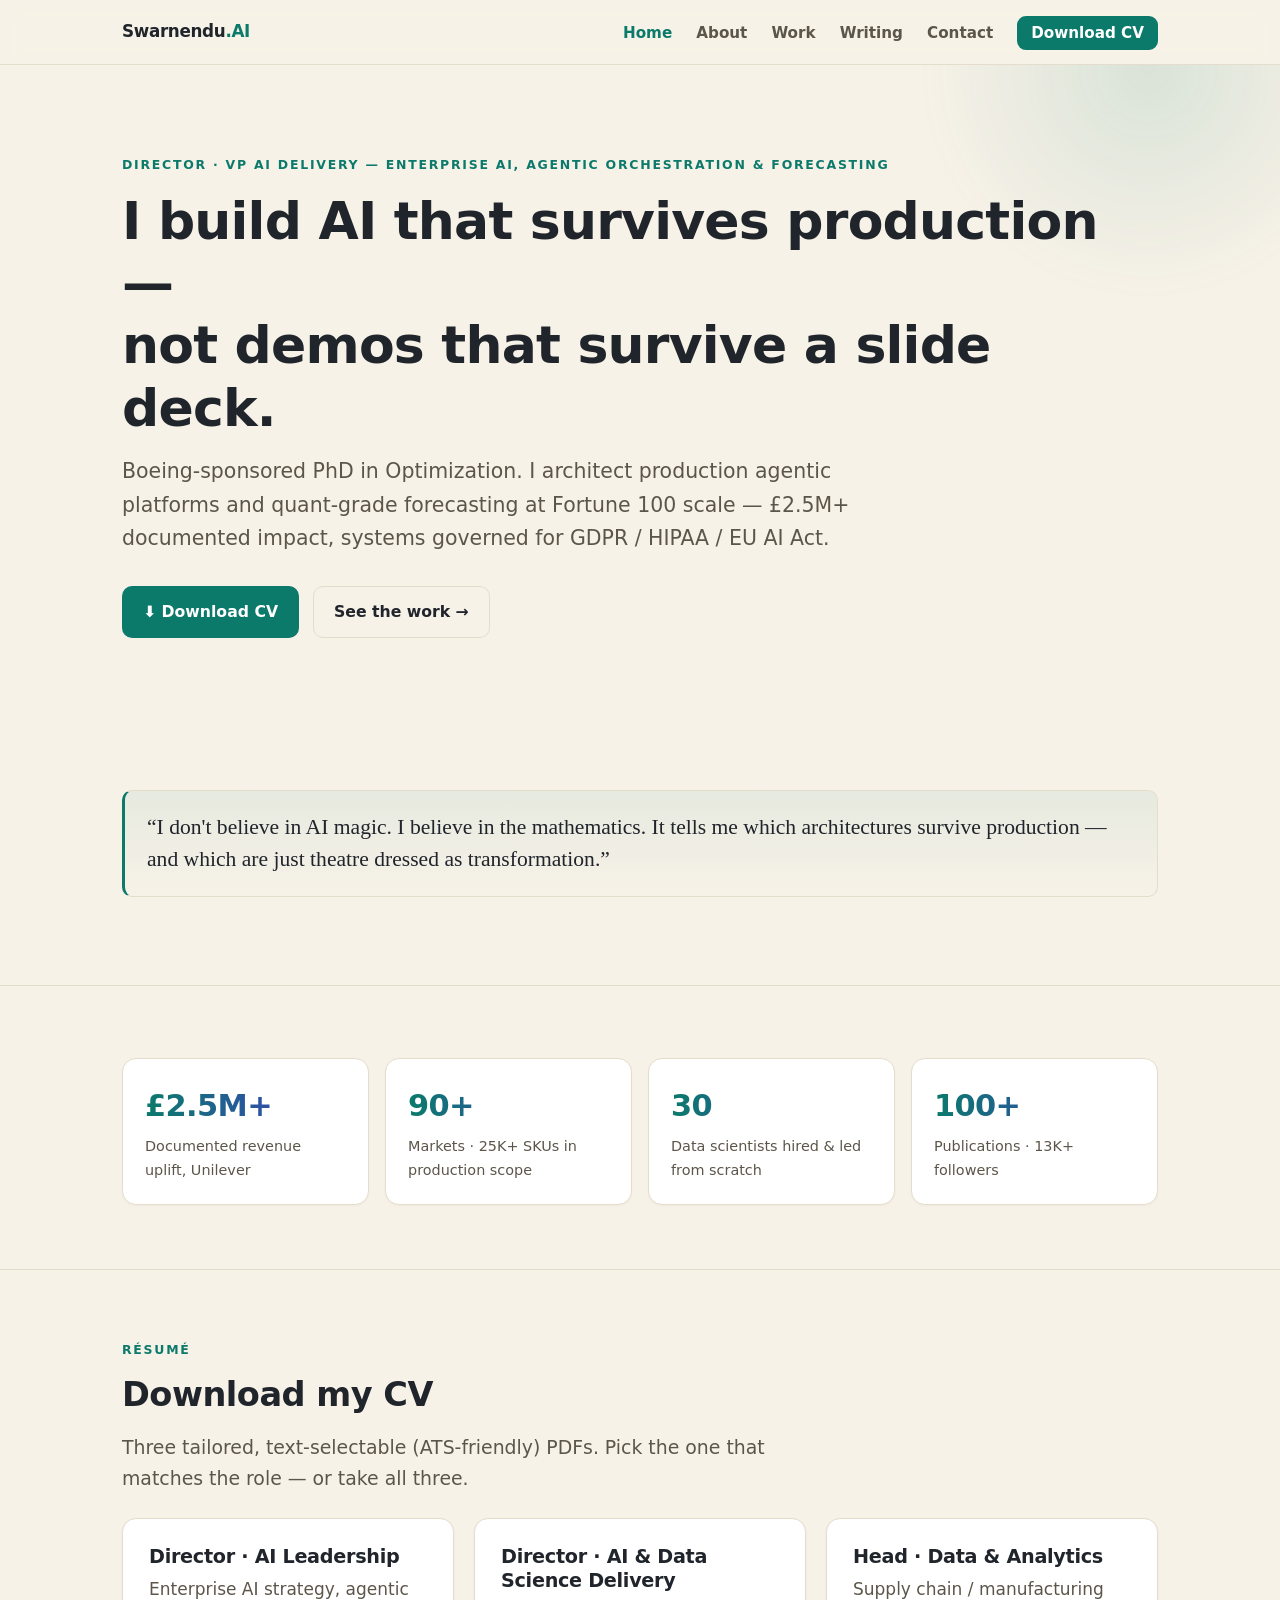
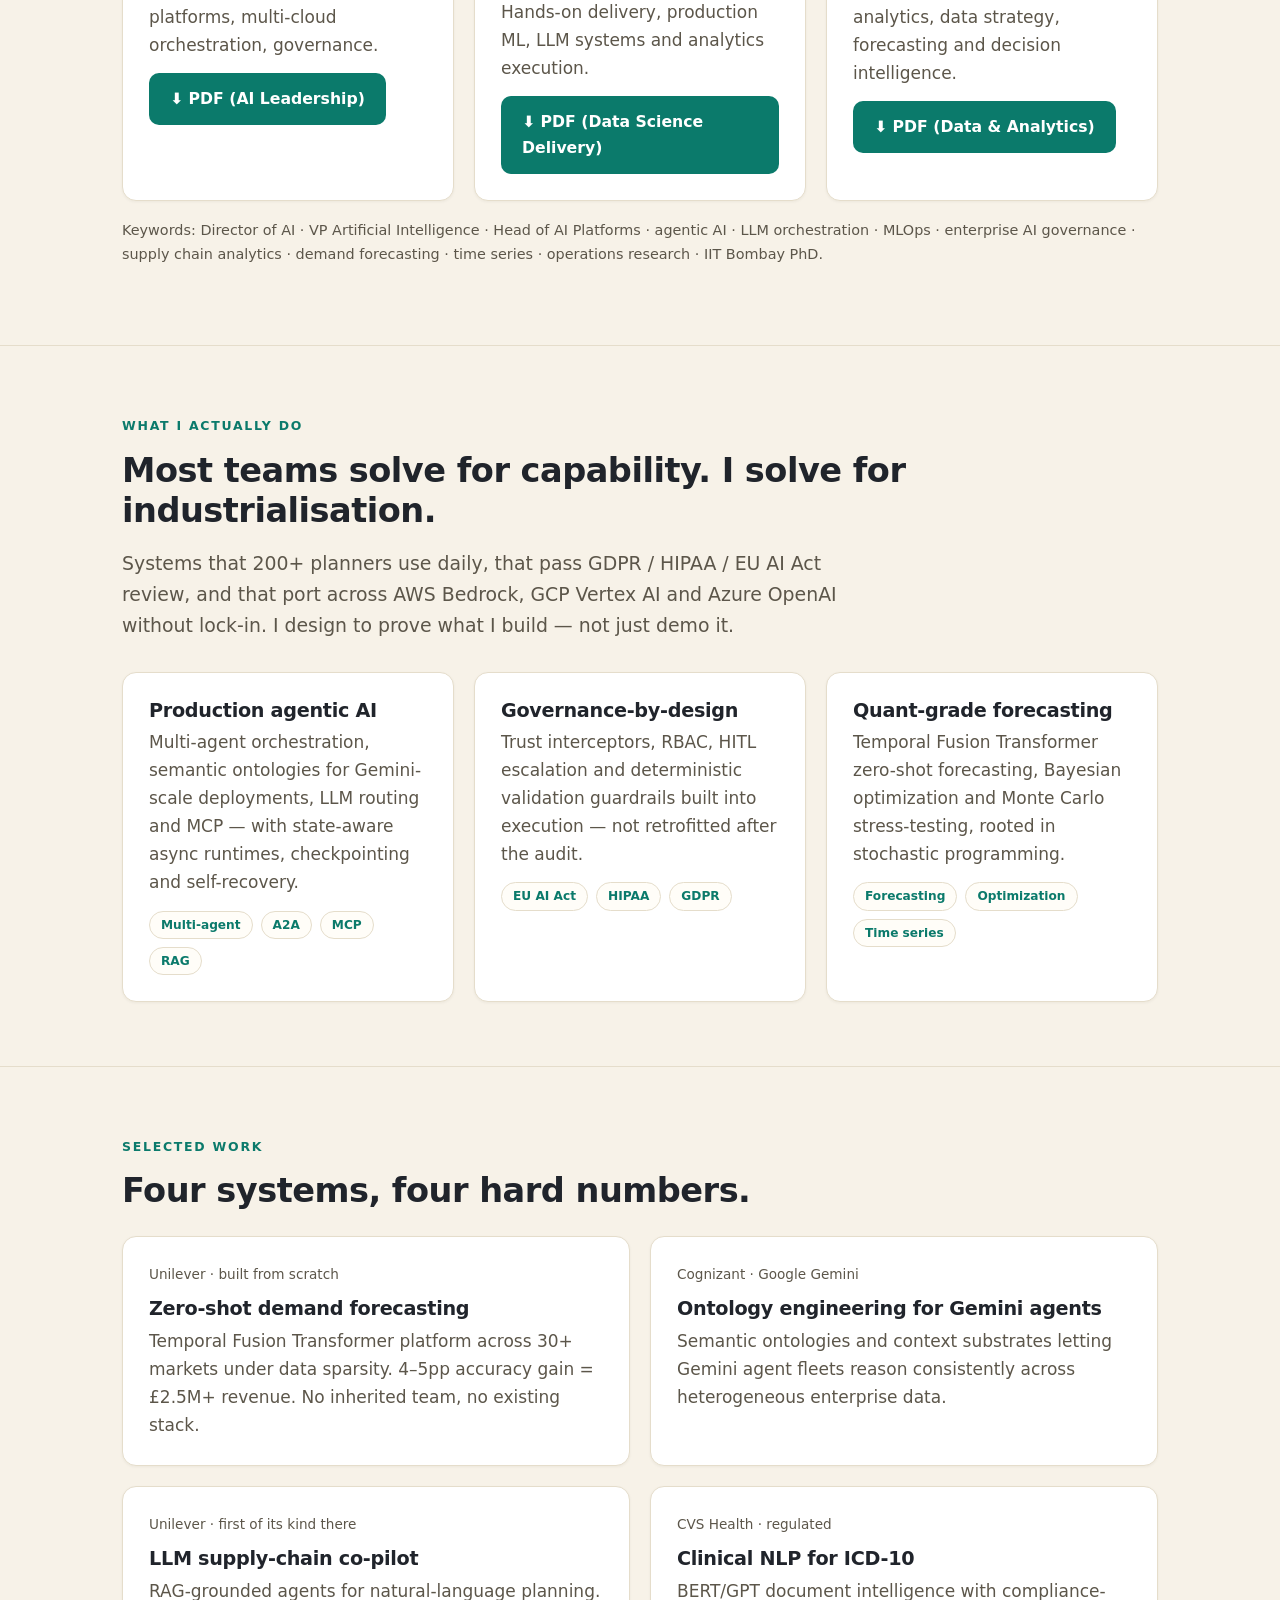
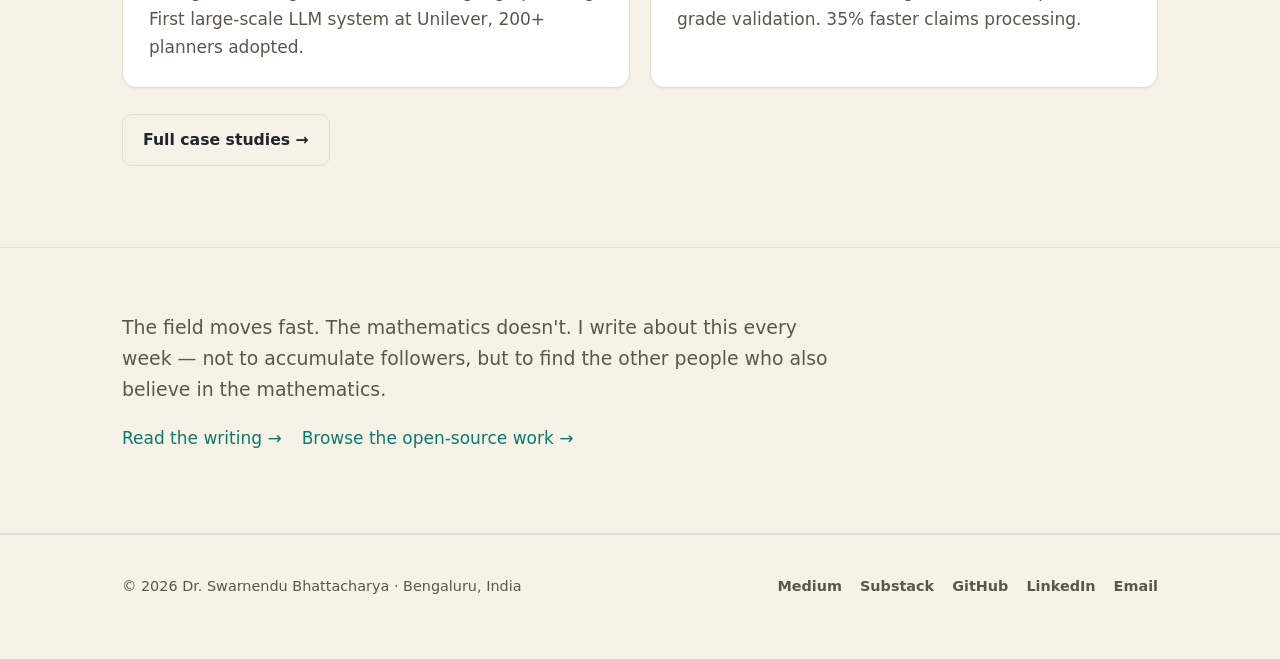
==== index.html @ e3a3ddc9 "Deploy Dr Swarnendu Bhattacharya AI portfolio to GitHub Pages (drswarnendu.com)" ====
<!doctype html>
<html lang="en">
<head>
<meta charset="utf-8">
<meta name="viewport" content="width=device-width,initial-scale=1">
<title>Dr. Swarnendu Bhattacharya — Director AI Delivery · Agentic Orchestration & Forecasting</title>
<meta name="description" content="Dr. Swarnendu Bhattacharya: Director AI Delivery. Enterprise agentic AI, multi-cloud LLM orchestration (Google Gemini, AWS, Azure, GCP) and time-series forecasting at Fortune 100 scale. Boeing-sponsored PhD. £2.5M+ documented impact. AIM 40 Under 40. No AI magic — just math that survives production.">
<meta name="author" content="Dr. Swarnendu Bhattacharya">
<meta name="keywords" content="Agentic AI, Enterprise AI, LLM Orchestration, Google Cloud, Vertex AI, AWS Bedrock, Azure OpenAI, Time Series Forecasting, Demand Forecasting, MLOps, AI Governance, EU AI Act, Director AI">
<link rel="canonical" href="https://drswarnendu.com/">
<meta property="og:type" content="website">
<meta property="og:title" content="Dr. Swarnendu Bhattacharya — I build AI that survives production">
<meta property="og:description" content="Director AI Delivery. Enterprise agentic platforms, multi-cloud LLM orchestration and quant-grade forecasting. £2.5M+ documented impact. AIM 40 Under 40. The field moves fast. The mathematics doesn't.">
<meta property="og:url" content="https://drswarnendu.com/">
<meta name="twitter:card" content="summary_large_image">
<meta name="theme-color" content="#f7f2e8">
<link rel="icon" type="image/svg+xml" href="favicon.svg">
<meta property="og:image" content="https://drswarnendu.com/assets/og-banner.png">
<meta name="twitter:image" content="https://drswarnendu.com/assets/og-banner.png">
<link rel="stylesheet" href="styles.css">
<script type="application/ld+json">
{
  "@context":"https://schema.org",
  "@type":"Person",
  "name":"Dr. Swarnendu Bhattacharya",
  "alternateName":"DrSwarnenduAI",
  "headline":"Director AI Delivery · Enterprise AI Strategy & Agentic Orchestration · Time Series & Forecasting (ex-Unilever) · AIM 40 Under 40",
  "jobTitle":"Director of Artificial Intelligence",
  "worksFor":[{"@type":"Organization","name":"Cognizant"}],
  "alumniOf":[
    {"@type":"CollegeOrUniversity","name":"Indian Institute of Technology, Bombay"},
    {"@type":"CollegeOrUniversity","name":"NIT Tiruchirappalli"}
  ],
  "email":"mailto:swarnenduiitb@gmail.com",
  "address":{"@type":"PostalAddress","addressLocality":"Bengaluru","addressCountry":"IN"},
  "sameAs":[
    "https://medium.com/@swarnenduiitb2020i",
    "https://substack.com/@swarnenduai",
    "https://github.com/MLDreamer",
    "https://www.linkedin.com/in/swarnendu-bhattacharya/"
  ],
  "knowsAbout":["Agentic AI","LLM Orchestration","Enterprise AI Strategy","Production Machine Learning","Time Series & Demand Forecasting","Multi-Agent Systems","Mathematical Optimization","Operations Research","MLOps","AI Governance","EU AI Act"]
}
</script>
</head>
<body>

<header class="nav">
  <div class="wrap nav-inner">
    <a class="brand" href="index.html">Swarnendu<span>.AI</span></a>
    <button class="menu-btn" aria-label="Toggle menu" onclick="document.getElementById('m').classList.toggle('open')">≡</button>
    <nav><ul id="m">
      <li><a href="index.html" class="active">Home</a></li>
      <li><a href="about.html">About</a></li>
      <li><a href="work.html">Work</a></li>
      <li><a href="writing.html">Writing</a></li>
      <li><a href="contact.html">Contact</a></li>
      <li><a class="nav-cta" href="index.html#cv">Download CV</a></li>
    </ul></nav>
  </div>
</header>

<main>
<section class="hero">
  <div class="wrap">
    <span class="eyebrow">Director · VP AI Delivery — Enterprise AI, Agentic Orchestration &amp; Forecasting</span>
    <h1>I build AI that survives production —<br>not demos that survive a slide deck.</h1>
    <p class="tag">Boeing-sponsored PhD in Optimization. I architect production agentic platforms and quant-grade forecasting at Fortune 100 scale — £2.5M+ documented impact, systems governed for GDPR / HIPAA / EU AI Act.</p>
    <div class="cta-row">
      <a class="btn btn-primary" href="#cv" download>⬇ Download CV</a>
      <a class="btn btn-ghost" href="work.html">See the work →</a>
    </div>
  </div>
</section>

<section class="section">
  <div class="wrap">
    <div class="callout">
      <p style="font-family:var(--serif);font-size:1.35rem;line-height:1.5;margin:0">“I don't believe in AI magic. I believe in the mathematics. It tells me which architectures survive production — and which are just theatre dressed as transformation.”</p>
    </div>
  </div>
</section>

<section class="section">
  <div class="wrap">
    <div class="stats">
      <div class="stat"><div class="n">£2.5M+</div><div class="l">Documented revenue uplift, Unilever</div></div>
      <div class="stat"><div class="n">90+</div><div class="l">Markets · 25K+ SKUs in production scope</div></div>
      <div class="stat"><div class="n">30</div><div class="l">Data scientists hired &amp; led from scratch</div></div>
      <div class="stat"><div class="n">100+</div><div class="l">Publications · 13K+ followers</div></div>
    </div>
  </div>
</section>

<section class="section" id="cv">
  <div class="wrap">
    <span class="eyebrow">Résumé</span>
    <h2 style="margin-top:0">Download my CV</h2>
    <p class="lead">Three tailored, text-selectable (ATS-friendly) PDFs. Pick the one that matches the role — or take all three.</p>
    <div class="grid grid-3" style="margin-top:24px">
      <div class="card">
        <h3>Director · AI Leadership</h3>
        <p>Enterprise AI strategy, agentic platforms, multi-cloud orchestration, governance.</p>
        <p style="margin-top:14px"><a class="btn btn-primary" href="assets/cv/Swarnendu-Bhattacharya-CV-Director-AI-Leadership.pdf" download>⬇ PDF (AI Leadership)</a></p>
      </div>
      <div class="card">
        <h3>Director · AI &amp; Data Science Delivery</h3>
        <p>Hands-on delivery, production ML, LLM systems and analytics execution.</p>
        <p style="margin-top:14px"><a class="btn btn-primary" href="assets/cv/Swarnendu-Bhattacharya-CV-Director-AI-Data-Science-Delivery.pdf" download>⬇ PDF (Data Science Delivery)</a></p>
      </div>
      <div class="card">
        <h3>Head · Data &amp; Analytics</h3>
        <p>Supply chain / manufacturing analytics, data strategy, forecasting and decision intelligence.</p>
        <p style="margin-top:14px"><a class="btn btn-primary" href="assets/cv/Swarnendu-Bhattacharya-CV-Head-Data-Analytics.pdf" download>⬇ PDF (Data &amp; Analytics)</a></p>
      </div>
    </div>
    <p class="muted" style="font-size:.9rem;margin-top:18px">Keywords: Director of AI · VP Artificial Intelligence · Head of AI Platforms · agentic AI · LLM orchestration · MLOps · enterprise AI governance · supply chain analytics · demand forecasting · time series · operations research · IIT Bombay PhD.</p>
  </div>
</section>

<section class="section">
  <div class="wrap">
    <span class="eyebrow">What I actually do</span>
    <h2 style="margin-top:0">Most teams solve for capability. I solve for industrialisation.</h2>
    <p class="lead">Systems that 200+ planners use daily, that pass GDPR / HIPAA / EU AI Act review, and that port across AWS Bedrock, GCP Vertex AI and Azure OpenAI without lock-in. I design to prove what I build — not just demo it.</p>
    <div class="grid grid-3" style="margin-top:30px">
      <div class="card">
        <h3>Production agentic AI</h3>
        <p>Multi-agent orchestration, semantic ontologies for Gemini-scale deployments, LLM routing and MCP — with state-aware async runtimes, checkpointing and self-recovery.</p>
        <div class="tag-row"><span class="chip">Multi-agent</span><span class="chip">A2A</span><span class="chip">MCP</span><span class="chip">RAG</span></div>
      </div>
      <div class="card">
        <h3>Governance-by-design</h3>
        <p>Trust interceptors, RBAC, HITL escalation and deterministic validation guardrails built into execution — not retrofitted after the audit.</p>
        <div class="tag-row"><span class="chip">EU AI Act</span><span class="chip">HIPAA</span><span class="chip">GDPR</span></div>
      </div>
      <div class="card">
        <h3>Quant-grade forecasting</h3>
        <p>Temporal Fusion Transformer zero-shot forecasting, Bayesian optimization and Monte Carlo stress-testing, rooted in stochastic programming.</p>
        <div class="tag-row"><span class="chip">Forecasting</span><span class="chip">Optimization</span><span class="chip">Time series</span></div>
      </div>
    </div>
  </div>
</section>

<section class="section">
  <div class="wrap">
    <span class="eyebrow">Selected work</span>
    <h2 style="margin-top:0">Four systems, four hard numbers.</h2>
    <div class="grid grid-2" style="margin-top:24px">
      <a class="card" href="work.html#case-unilever-forecasting" style="color:inherit">
        <div class="meta">Unilever · built from scratch</div>
        <h3>Zero-shot demand forecasting</h3>
        <p>Temporal Fusion Transformer platform across 30+ markets under data sparsity. 4–5pp accuracy gain = £2.5M+ revenue. No inherited team, no existing stack.</p>
      </a>
      <a class="card" href="work.html#case-gemini-agents" style="color:inherit">
        <div class="meta">Cognizant · Google Gemini</div>
        <h3>Ontology engineering for Gemini agents</h3>
        <p>Semantic ontologies and context substrates letting Gemini agent fleets reason consistently across heterogeneous enterprise data.</p>
      </a>
      <a class="card" href="work.html#case-unilever-copilot" style="color:inherit">
        <div class="meta">Unilever · first of its kind there</div>
        <h3>LLM supply-chain co-pilot</h3>
        <p>RAG-grounded agents for natural-language planning. First large-scale LLM system at Unilever, 200+ planners adopted.</p>
      </a>
      <a class="card" href="work.html#case-cvs-nlp" style="color:inherit">
        <div class="meta">CVS Health · regulated</div>
        <h3>Clinical NLP for ICD-10</h3>
        <p>BERT/GPT document intelligence with compliance-grade validation. 35% faster claims processing.</p>
      </a>
    </div>
    <p style="margin-top:26px"><a class="btn btn-ghost" href="work.html">Full case studies →</a></p>
  </div>
</section>

<section class="section">
  <div class="wrap">
    <p class="lead">The field moves fast. The mathematics doesn't. I write about this every week — not to accumulate followers, but to find the other people who also believe in the mathematics.</p>
    <p style="margin-top:16px;display:flex;gap:20px;flex-wrap:wrap"><a href="writing.html">Read the writing →</a><a href="work.html">Browse the open-source work →</a></p>
  </div>
</section>
</main>

<footer>
  <div class="wrap foot-inner">
    <span>© 2026 Dr. Swarnendu Bhattacharya · Bengaluru, India</span>
    <div class="social">
      <a href="https://medium.com/@swarnenduiitb2020i" target="_blank" rel="noopener">Medium</a>
      <a href="https://substack.com/@swarnenduai" target="_blank" rel="noopener">Substack</a>
      <a href="https://github.com/MLDreamer" target="_blank" rel="noopener">GitHub</a>
      <a href="https://www.linkedin.com/in/swarnendu-bhattacharya/" target="_blank" rel="noopener">LinkedIn</a>
      <a href="mailto:swarnenduiitb@gmail.com">Email</a>
    </div>
  </div>
</footer>

<script>
  document.querySelectorAll('#m a').forEach(a=>a.addEventListener('click',()=>document.getElementById('m').classList.remove('open')));
</script>
</body>
</html>
---- styles.css ----
:root{
  --bg:#f7f2e8;        /* cream */
  --bg-soft:#fffdf8;   /* near-white warm */
  --panel:#ffffff;
  --ink:#20242b;       /* near-black text */
  --ink-muted:#5c564a; /* warm grey */
  --line:#e5ddcb;      /* soft warm border */
  --accent:#0b7a6b;    /* deep teal */
  --accent-2:#4338ca;  /* indigo */
  --accent-ink:#ffffff;
  --radius:14px;
  --maxw:1080px;
  --font:ui-sans-serif,system-ui,-apple-system,"Segoe UI",Roboto,Helvetica,Arial,"Apple Color Emoji","Segoe UI Emoji",sans-serif;
  --serif:ui-serif,Georgia,"Times New Roman",serif;
}
*{box-sizing:border-box}
html{scroll-behavior:smooth}
body{
  margin:0;background:var(--bg);color:var(--ink);
  font-family:var(--font);line-height:1.65;font-size:17px;
  -webkit-font-smoothing:antialiased;text-rendering:optimizeLegibility;
}
a{color:var(--accent);text-decoration:none}
a:hover{text-decoration:underline}
img{max-width:100%;display:block}
h1,h2,h3,h4{line-height:1.2;font-weight:750;letter-spacing:-.015em;margin:0 0 .5em}
h1{font-size:clamp(2rem,5vw,3.25rem)}
h2{font-size:clamp(1.5rem,3.5vw,2.1rem);margin-top:2.2em}
h3{font-size:1.2rem}
p{margin:0 0 1em}
.wrap{max-width:var(--maxw);margin:0 auto;padding:0 22px}
.section{padding:64px 0;border-bottom:1px solid var(--line)}
.muted{color:var(--ink-muted)}
.eyebrow{
  display:inline-block;font-size:.78rem;font-weight:700;letter-spacing:.14em;
  text-transform:uppercase;color:var(--accent);margin-bottom:14px;
}
.lead{font-size:1.18rem;color:var(--ink-muted);max-width:60ch}

/* ---------- nav ---------- */
header.nav{
  position:sticky;top:0;z-index:50;
  background:rgba(247,242,232,.85);backdrop-filter:saturate(140%) blur(10px);
  border-bottom:1px solid var(--line);
}
.nav-inner{display:flex;align-items:center;justify-content:space-between;height:64px}
.brand{font-weight:800;letter-spacing:-.02em;color:var(--ink);font-size:1.05rem}
.brand span{color:var(--accent)}
nav ul{display:flex;gap:24px;list-style:none;margin:0;padding:0;align-items:center}
nav a{color:var(--ink-muted);font-weight:600;font-size:.95rem}
nav a:hover,nav a.active{color:var(--ink);text-decoration:none}
nav a.active{color:var(--accent)}
.nav-cta{background:var(--accent);color:var(--accent-ink)!important;border-radius:9px;padding:8px 14px;font-weight:700}
.nav-cta:hover{background:#0a6a5d;color:#fff!important}
.menu-btn{display:none;background:none;border:1px solid var(--line);color:var(--ink);
  border-radius:8px;padding:6px 10px;font-size:1.2rem;cursor:pointer}

/* ---------- hero ---------- */
.hero{padding:84px 0 64px;position:relative;overflow:hidden}
.hero::before{
  content:"";position:absolute;inset:-40% -10% auto auto;width:520px;height:520px;
  background:radial-gradient(circle at center,rgba(11,122,107,.12),transparent 62%);
  filter:blur(8px);z-index:-1;
}
.hero h1{margin-bottom:.3em}
.hero .role{font-size:1.15rem;color:var(--accent);font-weight:650;margin-bottom:18px}
.hero .tag{font-size:1.28rem;color:var(--ink-muted);max-width:56ch;margin-bottom:30px}
.cta-row{display:flex;gap:14px;flex-wrap:wrap}
.avail{display:inline-flex;align-items:center;gap:8px;margin-top:22px;font-size:.95rem;
  color:var(--ink-muted);background:var(--panel);border:1px solid var(--line);
  border-radius:999px;padding:8px 16px}
.avail .pulse{width:9px;height:9px;border-radius:50%;background:var(--accent);
  box-shadow:0 0 0 0 rgba(11,122,107,.5);animation:pulse 2s infinite}
@keyframes pulse{0%{box-shadow:0 0 0 0 rgba(11,122,107,.45)}70%{box-shadow:0 0 0 8px rgba(11,122,107,0)}100%{box-shadow:0 0 0 0 rgba(11,122,107,0)}}
.btn{
  display:inline-flex;align-items:center;gap:8px;font-weight:700;font-size:.98rem;
  padding:12px 20px;border-radius:10px;border:1px solid transparent;cursor:pointer;
  transition:transform .06s ease, background .15s ease, border-color .15s ease;
}
.btn:hover{text-decoration:none;transform:translateY(-1px)}
.btn-primary{background:var(--accent);color:var(--accent-ink)}
.btn-primary:hover{background:#0a6a5d}
.btn-ghost{background:transparent;color:var(--ink);border-color:var(--line)}
.btn-ghost:hover{border-color:var(--accent)}

/* ---------- stats ---------- */
.stats{display:grid;grid-template-columns:repeat(4,1fr);gap:16px;margin-top:8px}
.stat{background:var(--panel);border:1px solid var(--line);border-radius:var(--radius);padding:22px;box-shadow:0 1px 2px rgba(40,30,10,.04)}
.stat .n{font-size:1.9rem;font-weight:800;letter-spacing:-.02em;
  background:linear-gradient(90deg,var(--accent),var(--accent-2));
  -webkit-background-clip:text;background-clip:text;color:transparent}
.stat .l{font-size:.9rem;color:var(--ink-muted);margin-top:4px}

/* ---------- cards / grid ---------- */
.grid{display:grid;gap:20px}
.grid-2{grid-template-columns:repeat(2,1fr)}
.grid-3{grid-template-columns:repeat(3,1fr)}
.card{
  background:var(--panel);border:1px solid var(--line);border-radius:var(--radius);
  padding:26px;box-shadow:0 1px 3px rgba(40,30,10,.05);
  transition:border-color .15s ease, transform .06s ease, box-shadow .15s ease;
}
.card:hover{border-color:var(--accent);transform:translateY(-2px);box-shadow:0 6px 18px rgba(40,30,10,.08)}
.card h3{margin-bottom:.35em}
.card .meta{font-size:.85rem;color:var(--ink-muted);margin-bottom:12px}
.card p{color:var(--ink-muted);margin-bottom:0}
.tag-row{display:flex;flex-wrap:wrap;gap:8px;margin-top:14px}
.chip{font-size:.76rem;font-weight:600;color:var(--accent);
  border:1px solid var(--line);border-radius:999px;padding:3px 11px;background:var(--bg-soft)}

/* ---------- case study ---------- */
.case{padding:44px 0;border-bottom:1px solid var(--line)}
.case:first-of-type{padding-top:8px}
.case .kicker{font-size:.8rem;font-weight:700;letter-spacing:.1em;text-transform:uppercase;color:var(--accent)}
.case h2{margin-top:6px}
.case .cols{display:grid;grid-template-columns:1fr 1fr;gap:30px;margin-top:20px;align-items:start}
.case h4{font-size:.82rem;letter-spacing:.06em;text-transform:uppercase;color:var(--ink-muted);margin:0 0 6px}
.case .block{margin-bottom:18px}
.case .outcome{display:flex;flex-wrap:wrap;gap:12px;margin-top:6px}
.case .outcome span{background:var(--bg-soft);border:1px solid var(--line);border-radius:10px;padding:10px 14px;
  font-weight:700;color:var(--ink);font-size:.95rem}
/* architecture flow diagram (pure CSS) */
.flow{display:flex;flex-wrap:wrap;align-items:center;gap:8px;margin-top:6px}
.flow .node{background:var(--panel);border:1px solid var(--line);border-radius:8px;
  padding:8px 12px;font-size:.85rem;font-weight:600;color:var(--ink)}
.flow .arrow{color:var(--accent);font-weight:800}

/* ---------- timeline ---------- */
.timeline{border-left:2px solid var(--line);margin-left:8px;padding-left:26px}
.tl-item{position:relative;padding-bottom:34px}
.tl-item::before{content:"";position:absolute;left:-33px;top:6px;width:12px;height:12px;
  border-radius:50%;background:var(--accent);box-shadow:0 0 0 4px var(--bg)}
.tl-item .when{font-size:.85rem;color:var(--accent);font-weight:650}
.tl-item h3{margin:.15em 0 .1em}
.tl-item .org{color:var(--ink-muted);font-weight:600;margin-bottom:8px}
.tl-item ul{margin:8px 0 0;padding-left:18px;color:var(--ink-muted)}
.tl-item li{margin-bottom:5px}

/* ---------- writing list ---------- */
.wlist{list-style:none;padding:0;margin:0}
.wlist li{padding:16px 0;border-bottom:1px solid var(--line);display:flex;gap:14px;align-items:baseline}
.wlist .dot{color:var(--accent)}
.wlist .sub{color:var(--ink-muted);font-size:.9rem}

/* feature article cards */
.feat{display:grid;grid-template-columns:repeat(2,1fr);gap:18px;margin-top:22px}
.feat .card{display:flex;flex-direction:column;gap:8px}
.feat .pub{font-size:.78rem;font-weight:700;letter-spacing:.06em;text-transform:uppercase;color:var(--accent-2)}

/* ---------- prose ---------- */
.prose{max-width:72ch}
.prose h2{margin-top:1.6em}

/* ---------- callout ---------- */
.callout{background:linear-gradient(180deg,rgba(11,122,107,.07),rgba(11,122,107,0));
  border:1px solid var(--line);border-left:3px solid var(--accent);
  border-radius:10px;padding:20px 22px;margin:24px 0}
.callout p:last-child{margin-bottom:0}

/* ---------- social proof ---------- */
.proof{display:grid;grid-template-columns:repeat(3,1fr);gap:16px;margin-top:8px}
.proof .card{text-align:left}
.proof .badge{font-size:.78rem;font-weight:700;letter-spacing:.06em;text-transform:uppercase;color:var(--accent)}

/* ---------- contact ---------- */
.contact-card{background:var(--panel);border:1px solid var(--line);border-radius:var(--radius);padding:32px;box-shadow:0 1px 3px rgba(40,30,10,.05)}
.field{display:flex;flex-direction:column;gap:6px;margin-bottom:16px}
.field label{font-size:.85rem;font-weight:600;color:var(--ink-muted)}
.field input,.field textarea{
  background:var(--bg-soft);border:1px solid var(--line);border-radius:9px;color:var(--ink);
  padding:11px 13px;font-family:inherit;font-size:1rem}
.field input:focus,.field textarea:focus{outline:none;border-color:var(--accent);box-shadow:0 0 0 3px rgba(11,122,107,.12)}

/* ---------- footer ---------- */
footer{padding:40px 0 60px;color:var(--ink-muted);font-size:.9rem;border-top:1px solid var(--line);margin-top:0}
.foot-inner{display:flex;justify-content:space-between;gap:20px;flex-wrap:wrap;align-items:center}
.social{display:flex;gap:18px;flex-wrap:wrap}
.social a{color:var(--ink-muted);font-weight:600}
.social a:hover{color:var(--accent)}

/* ---------- responsive ---------- */
@media (max-width:860px){
  .stats{grid-template-columns:repeat(2,1fr)}
  .grid-2,.grid-3,.case .cols,.feat,.proof{grid-template-columns:1fr}
}
@media (max-width:640px){
  body{font-size:16px}
  .menu-btn{display:block}
  nav ul{
    position:absolute;top:64px;left:0;right:0;flex-direction:column;gap:0;align-items:stretch;
    background:var(--bg-soft);border-bottom:1px solid var(--line);
    max-height:0;overflow:hidden;transition:max-height .2s ease}
  nav ul.open{max-height:420px}
  nav ul li{padding:0 22px}
  nav a{display:block;padding:14px 0}
  .nav-cta{margin:10px 0}
  .hero{padding:56px 0 40px}
  .stats{grid-template-columns:1fr 1fr}
}
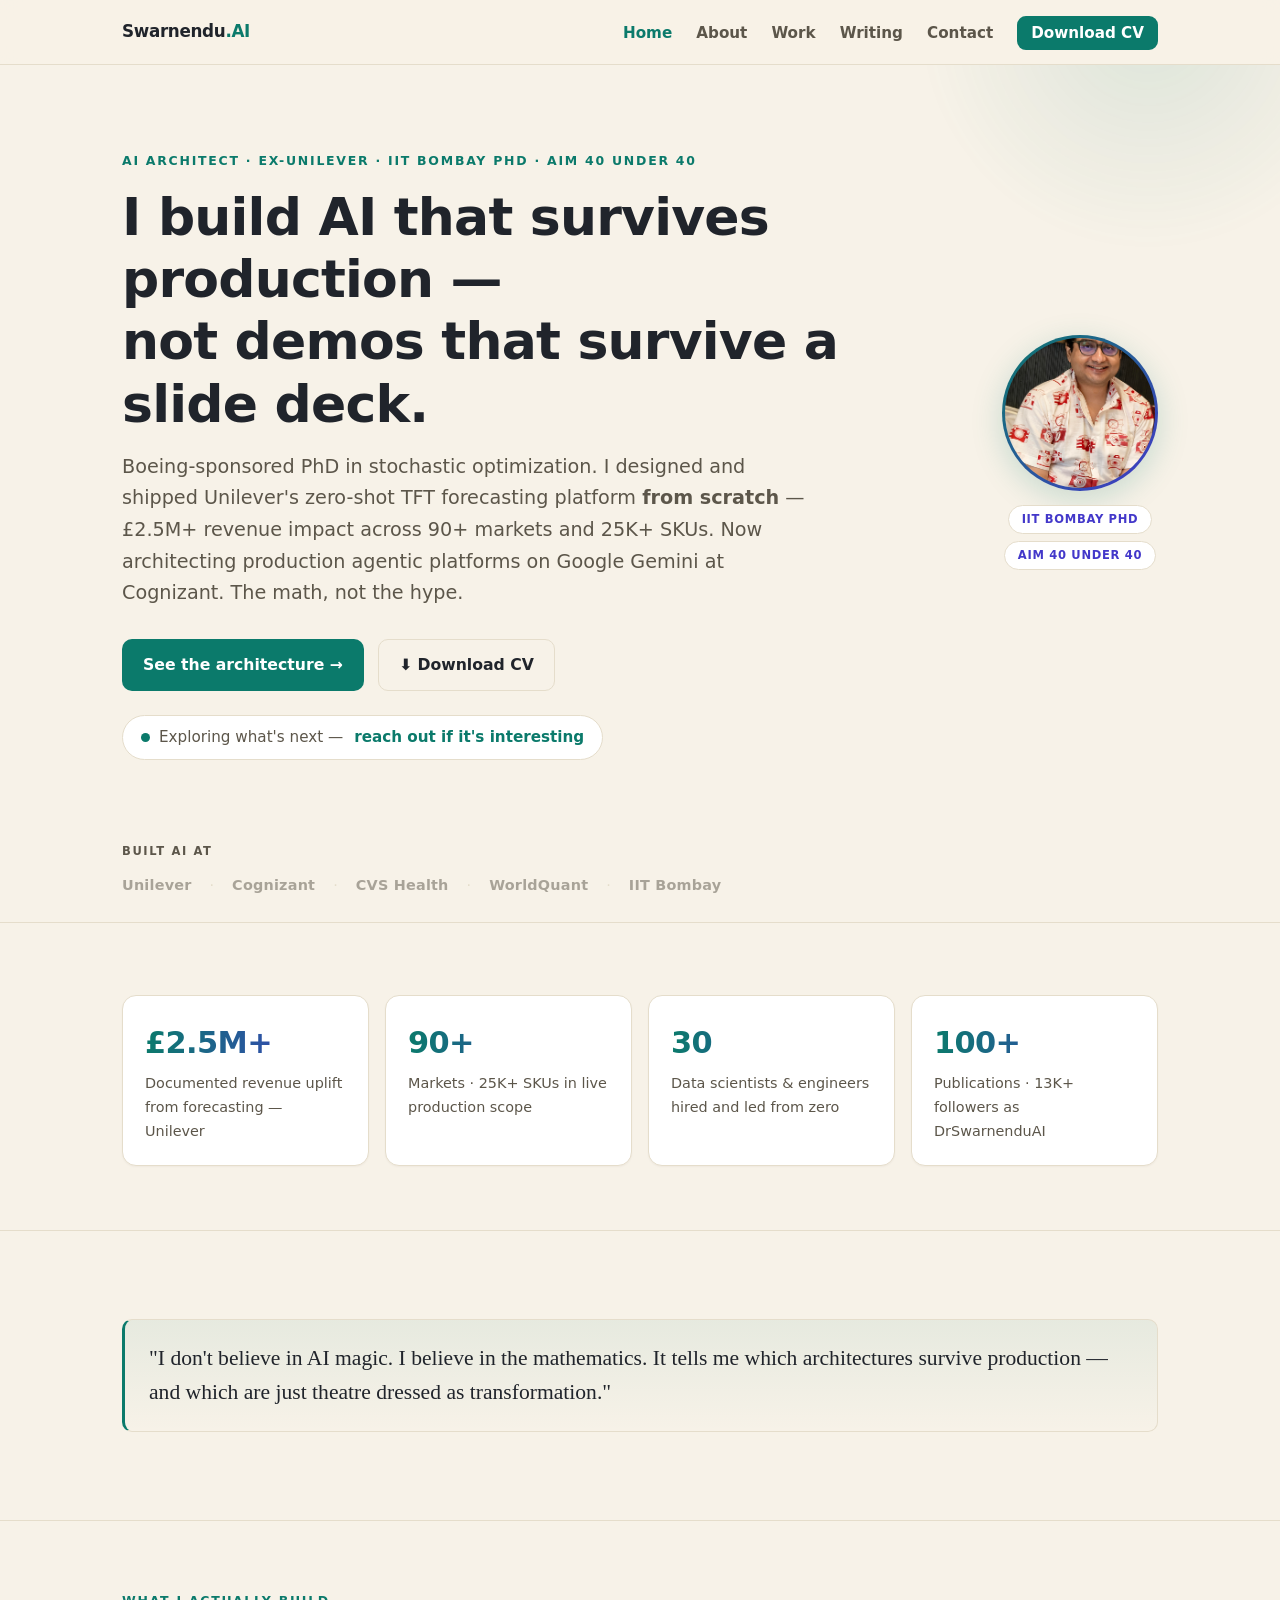
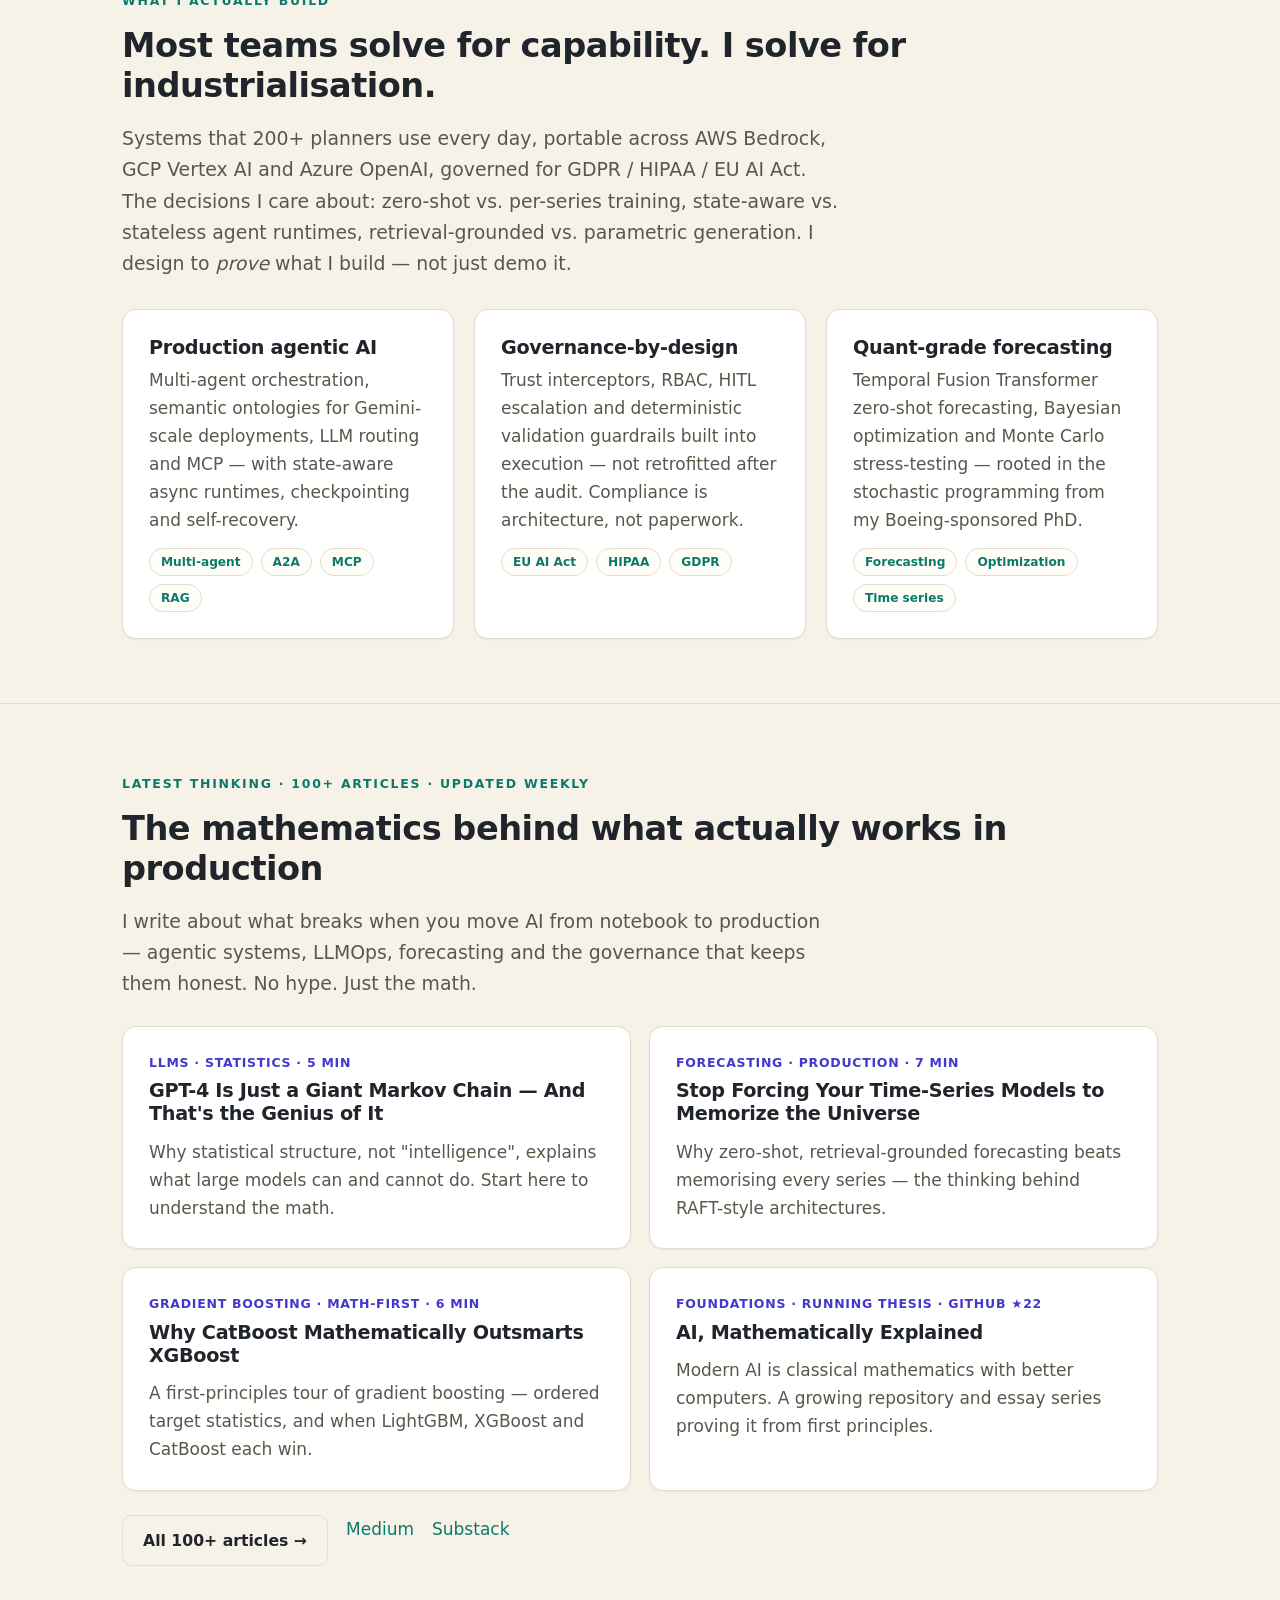
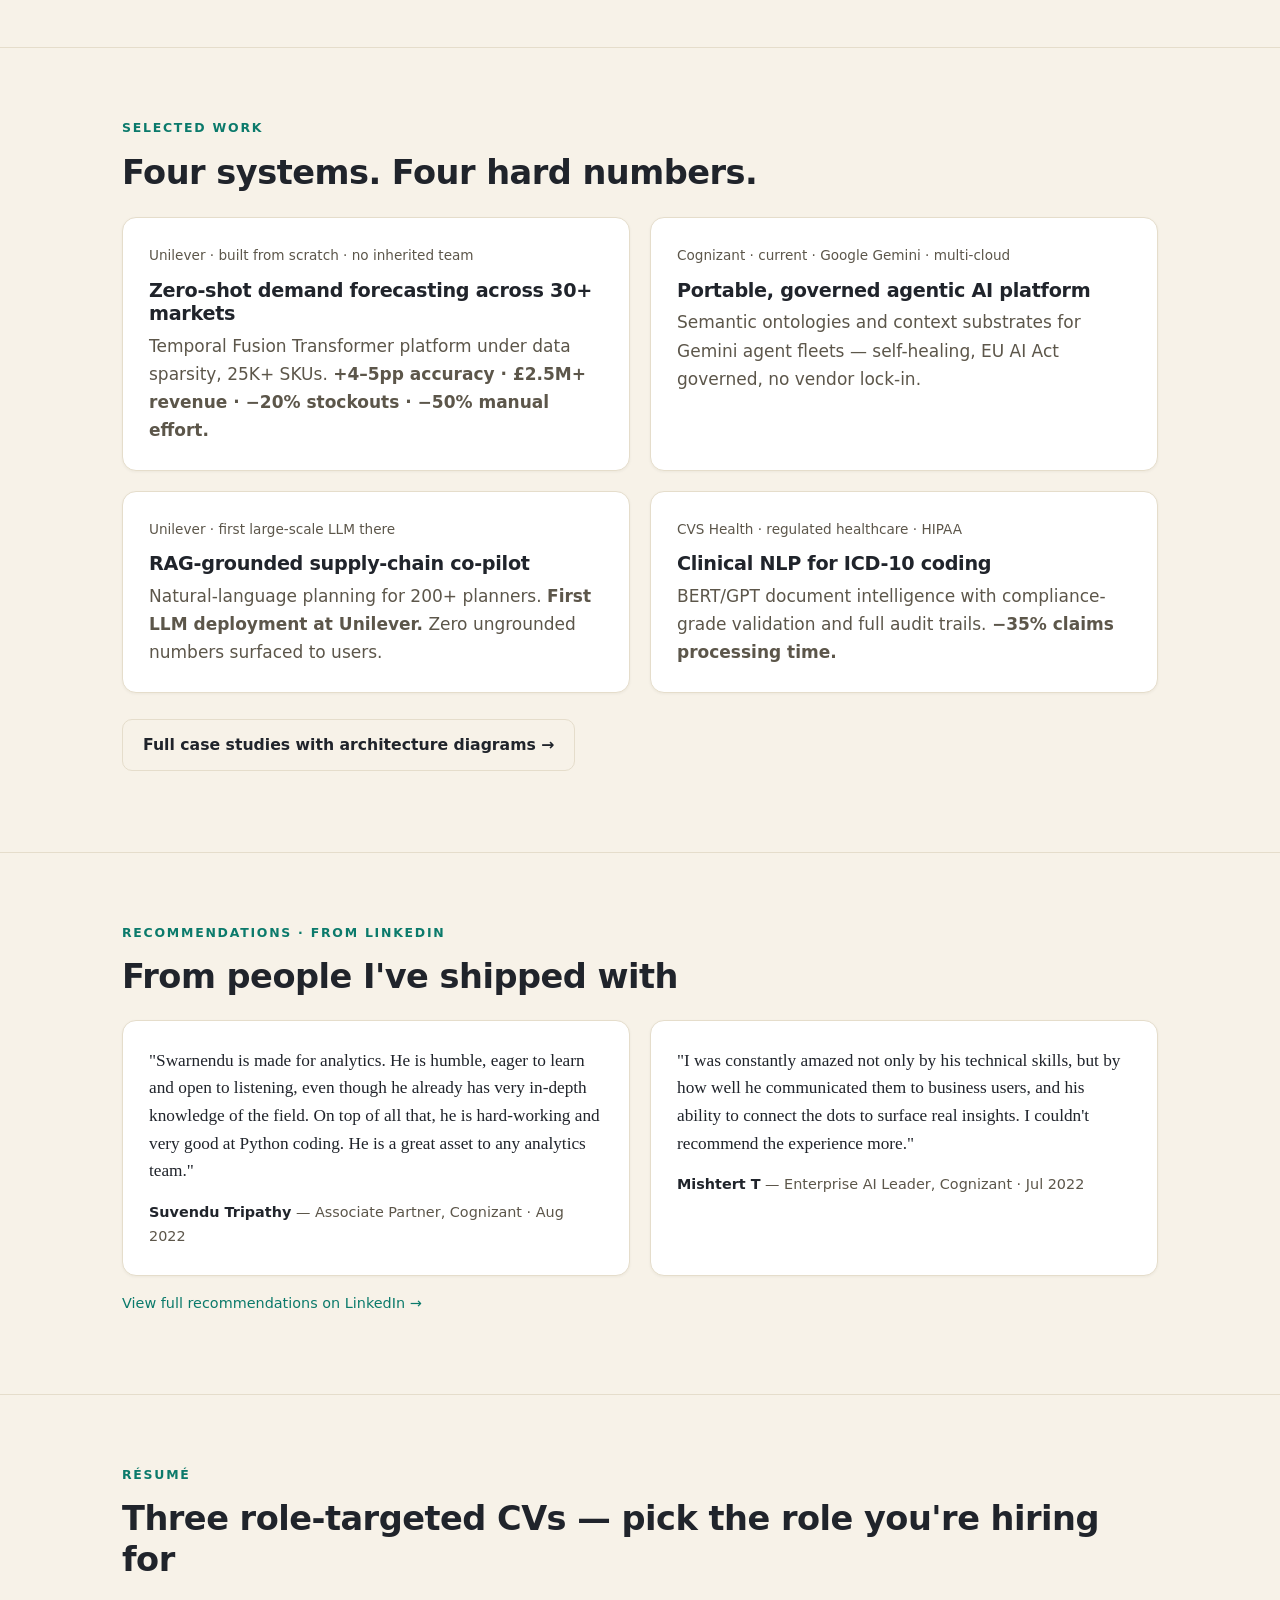
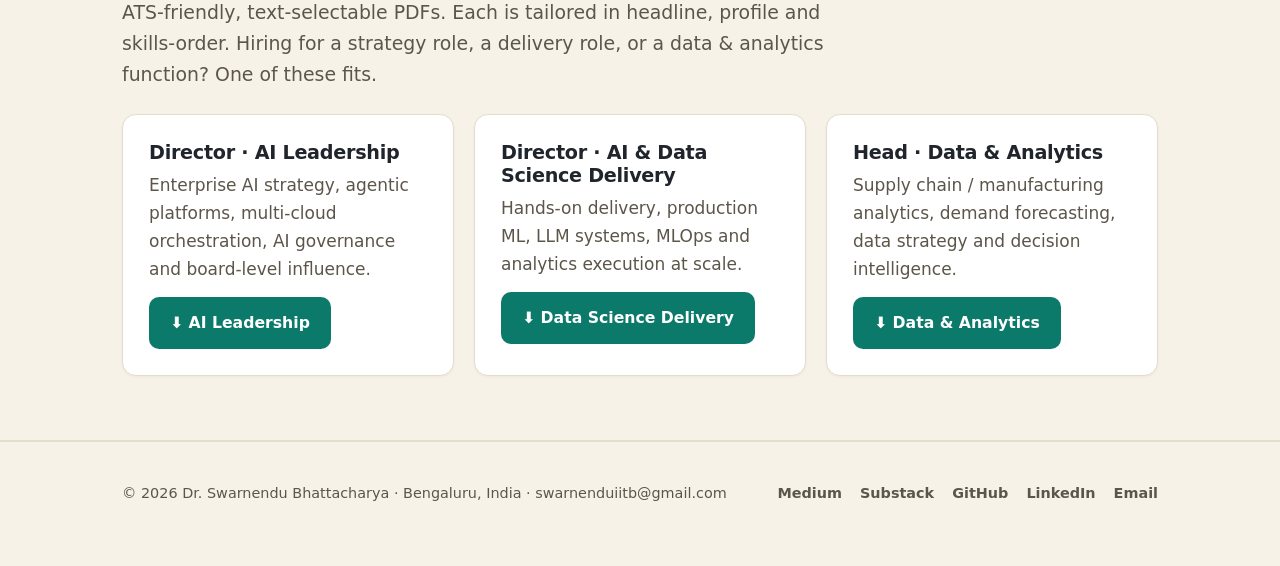
==== commit 0c63431c: "Launch drswarnendu.com — production AI portfolio" ====
--- a/index.html
+++ b/index.html
@@ -3,14 +3,14 @@
 <head>
 <meta charset="utf-8">
 <meta name="viewport" content="width=device-width,initial-scale=1">
-<title>Dr. Swarnendu Bhattacharya — Director AI Delivery · Agentic Orchestration & Forecasting</title>
-<meta name="description" content="Dr. Swarnendu Bhattacharya: Director AI Delivery. Enterprise agentic AI, multi-cloud LLM orchestration (Google Gemini, AWS, Azure, GCP) and time-series forecasting at Fortune 100 scale. Boeing-sponsored PhD. £2.5M+ documented impact. AIM 40 Under 40. No AI magic — just math that survives production.">
+<title>Dr. Swarnendu Bhattacharya — AI Architect · Agentic AI · Forecasting · IIT Bombay PhD · ex-Unilever</title>
+<meta name="description" content="Dr. Swarnendu Bhattacharya: AI architect and practitioner. Built Unilever's zero-shot TFT forecasting platform from scratch — £2.5M+ impact across 90+ markets. Now building Google Gemini agentic platforms at Cognizant. IIT Bombay PhD, AIM 40 Under 40. 100+ publications.">
 <meta name="author" content="Dr. Swarnendu Bhattacharya">
-<meta name="keywords" content="Agentic AI, Enterprise AI, LLM Orchestration, Google Cloud, Vertex AI, AWS Bedrock, Azure OpenAI, Time Series Forecasting, Demand Forecasting, MLOps, AI Governance, EU AI Act, Director AI">
+<meta name="keywords" content="AI architect India, agentic AI production, LLM orchestration enterprise, Temporal Fusion Transformer forecasting, Director AI Bengaluru, Principal AI engineer India, IIT Bombay PhD machine learning, ex-Unilever AI, demand forecasting ML, MLOps production, AI governance GDPR HIPAA, RAG production systems">
 <link rel="canonical" href="https://drswarnendu.com/">
 <meta property="og:type" content="website">
 <meta property="og:title" content="Dr. Swarnendu Bhattacharya — I build AI that survives production">
-<meta property="og:description" content="Director AI Delivery. Enterprise agentic platforms, multi-cloud LLM orchestration and quant-grade forecasting. £2.5M+ documented impact. AIM 40 Under 40. The field moves fast. The mathematics doesn't.">
+<meta property="og:description" content="Director AI · ex-Unilever · IIT Bombay PhD. Built forecasting from scratch: £2.5M+, 90+ markets, 30-person org. AIM 40 Under 40. The mathematics doesn't lie.">
 <meta property="og:url" content="https://drswarnendu.com/">
 <meta name="twitter:card" content="summary_large_image">
 <meta name="theme-color" content="#f7f2e8">
@@ -24,22 +24,40 @@
   "@type":"Person",
   "name":"Dr. Swarnendu Bhattacharya",
   "alternateName":"DrSwarnenduAI",
-  "headline":"Director AI Delivery · Enterprise AI Strategy & Agentic Orchestration · Time Series & Forecasting (ex-Unilever) · AIM 40 Under 40",
+  "headline":"Director AI · ex-Unilever · IIT Bombay Boeing-sponsored PhD · AIM 40 Under 40 · Open to VP AI · Chief AI Officer",
   "jobTitle":"Director of Artificial Intelligence",
   "worksFor":[{"@type":"Organization","name":"Cognizant"}],
   "alumniOf":[
     {"@type":"CollegeOrUniversity","name":"Indian Institute of Technology, Bombay"},
     {"@type":"CollegeOrUniversity","name":"NIT Tiruchirappalli"}
   ],
+  "hasCredential":[
+    {"@type":"EducationalOccupationalCredential","credentialCategory":"doctorate","recognizedBy":{"@type":"Organization","name":"Indian Institute of Technology, Bombay"},"name":"PhD, Optimization & Operations Research (Boeing-sponsored)"},
+    {"@type":"EducationalOccupationalCredential","credentialCategory":"award","recognizedBy":{"@type":"Organization","name":"Analytics India Magazine"},"name":"AIM 40 Under 40, 2026"}
+  ],
+  "seeks":{
+    "@type":"Demand",
+    "name":"VP AI · Chief AI Officer · Head of AI Platforms · Director of Data Science",
+    "description":"Open to VP Artificial Intelligence, Chief AI Officer, Head of AI Platforms, Director of Data Science, and Director AI Delivery roles — in India and globally (remote or relocation)."
+  },
   "email":"mailto:swarnenduiitb@gmail.com",
-  "address":{"@type":"PostalAddress","addressLocality":"Bengaluru","addressCountry":"IN"},
+  "telephone":"+918879220084",
+  "address":{"@type":"PostalAddress","addressLocality":"Bengaluru","addressRegion":"Karnataka","addressCountry":"IN"},
   "sameAs":[
     "https://medium.com/@swarnenduiitb2020i",
     "https://substack.com/@swarnenduai",
     "https://github.com/MLDreamer",
     "https://www.linkedin.com/in/swarnendu-bhattacharya/"
   ],
-  "knowsAbout":["Agentic AI","LLM Orchestration","Enterprise AI Strategy","Production Machine Learning","Time Series & Demand Forecasting","Multi-Agent Systems","Mathematical Optimization","Operations Research","MLOps","AI Governance","EU AI Act"]
+  "knowsAbout":[
+    "Agentic AI","LLM Orchestration","Enterprise AI Strategy","VP Artificial Intelligence",
+    "Chief AI Officer","Head of AI Platforms","Production Machine Learning",
+    "Time Series Forecasting","Demand Forecasting","Multi-Agent Systems",
+    "Mathematical Optimization","Operations Research","MLOps","AI Governance",
+    "EU AI Act","GDPR","HIPAA","Google Gemini","AWS Bedrock","GCP Vertex AI","Azure OpenAI",
+    "Temporal Fusion Transformer","Bayesian Optimization","Monte Carlo Simulation",
+    "Databricks","MLflow","SAP IBP","RAG","MCP","A2A protocol"
+  ]
 }
 </script>
 </head>
@@ -55,74 +73,99 @@
       <li><a href="work.html">Work</a></li>
       <li><a href="writing.html">Writing</a></li>
       <li><a href="contact.html">Contact</a></li>
-      <li><a class="nav-cta" href="index.html#cv">Download CV</a></li>
+      <li><a class="nav-cta" href="#cv">Download CV</a></li>
     </ul></nav>
   </div>
 </header>
 
 <main>
+
+<!-- ============================================================
+     HERO
+============================================================ -->
 <section class="hero">
-  <div class="wrap">
-    <span class="eyebrow">Director · VP AI Delivery — Enterprise AI, Agentic Orchestration &amp; Forecasting</span>
-    <h1>I build AI that survives production —<br>not demos that survive a slide deck.</h1>
-    <p class="tag">Boeing-sponsored PhD in Optimization. I architect production agentic platforms and quant-grade forecasting at Fortune 100 scale — £2.5M+ documented impact, systems governed for GDPR / HIPAA / EU AI Act.</p>
-    <div class="cta-row">
-      <a class="btn btn-primary" href="#cv" download>⬇ Download CV</a>
-      <a class="btn btn-ghost" href="work.html">See the work →</a>
-    </div>
-  </div>
-</section>
-
+  <div class="wrap hero-inner">
+
+    <div class="hero-text">
+      <span class="eyebrow">AI architect · ex-Unilever · IIT Bombay PhD · AIM 40 Under 40</span>
+      <h1>I build AI that survives production —<br>not demos that survive a slide deck.</h1>
+      <p class="tag">Boeing-sponsored PhD in stochastic optimization. I designed and shipped Unilever's zero-shot TFT forecasting platform <strong>from scratch</strong> — £2.5M+ revenue impact across 90+ markets and 25K+ SKUs. Now architecting production agentic platforms on Google Gemini at Cognizant. The math, not the hype.</p>
+      <div class="cta-row">
+        <a class="btn btn-primary" href="work.html">See the architecture →</a>
+        <a class="btn btn-ghost" href="assets/cv/Swarnendu-Bhattacharya-CV-Director-AI-Leadership.pdf" download>⬇ Download CV</a>
+      </div>
+      <div class="avail">
+        <span class="pulse"></span>
+        Exploring what's next — <a href="contact.html" style="color:var(--accent);font-weight:700;margin-left:2px">reach out if it's interesting</a>
+      </div>
+    </div>
+
+    <div class="hero-photo">
+      <div class="photo-ring">
+        <img src="assets/photo.jpg" alt="Dr. Swarnendu Bhattacharya">
+      </div>
+      <div class="photo-badges">
+        <span class="badge-pill">IIT Bombay PhD</span>
+        <span class="badge-pill">AIM 40 Under 40</span>
+      </div>
+    </div>
+
+  </div>
+</section>
+
+<!-- ============================================================
+     LOGO STRIP — credibility above the scroll
+============================================================ -->
+<section class="logos">
+  <div class="wrap">
+    <p class="logos-label">Built AI at</p>
+    <div class="logo-strip">
+      <span class="logo-co">Unilever</span>
+      <span class="logo-sep">·</span>
+      <span class="logo-co">Cognizant</span>
+      <span class="logo-sep">·</span>
+      <span class="logo-co">CVS Health</span>
+      <span class="logo-sep">·</span>
+      <span class="logo-co">WorldQuant</span>
+      <span class="logo-sep">·</span>
+      <span class="logo-co">IIT Bombay</span>
+    </div>
+  </div>
+</section>
+
+<!-- ============================================================
+     STATS
+============================================================ -->
+<section class="section">
+  <div class="wrap">
+    <div class="stats">
+      <div class="stat"><div class="n">£2.5M+</div><div class="l">Documented revenue uplift from forecasting — Unilever</div></div>
+      <div class="stat"><div class="n">90+</div><div class="l">Markets · 25K+ SKUs in live production scope</div></div>
+      <div class="stat"><div class="n">30</div><div class="l">Data scientists &amp; engineers hired and led from zero</div></div>
+      <div class="stat"><div class="n">100+</div><div class="l">Publications · 13K+ followers as DrSwarnenduAI</div></div>
+    </div>
+  </div>
+</section>
+
+<!-- ============================================================
+     POSITIONING QUOTE
+============================================================ -->
 <section class="section">
   <div class="wrap">
     <div class="callout">
-      <p style="font-family:var(--serif);font-size:1.35rem;line-height:1.5;margin:0">“I don't believe in AI magic. I believe in the mathematics. It tells me which architectures survive production — and which are just theatre dressed as transformation.”</p>
-    </div>
-  </div>
-</section>
-
-<section class="section">
-  <div class="wrap">
-    <div class="stats">
-      <div class="stat"><div class="n">£2.5M+</div><div class="l">Documented revenue uplift, Unilever</div></div>
-      <div class="stat"><div class="n">90+</div><div class="l">Markets · 25K+ SKUs in production scope</div></div>
-      <div class="stat"><div class="n">30</div><div class="l">Data scientists hired &amp; led from scratch</div></div>
-      <div class="stat"><div class="n">100+</div><div class="l">Publications · 13K+ followers</div></div>
-    </div>
-  </div>
-</section>
-
-<section class="section" id="cv">
-  <div class="wrap">
-    <span class="eyebrow">Résumé</span>
-    <h2 style="margin-top:0">Download my CV</h2>
-    <p class="lead">Three tailored, text-selectable (ATS-friendly) PDFs. Pick the one that matches the role — or take all three.</p>
-    <div class="grid grid-3" style="margin-top:24px">
-      <div class="card">
-        <h3>Director · AI Leadership</h3>
-        <p>Enterprise AI strategy, agentic platforms, multi-cloud orchestration, governance.</p>
-        <p style="margin-top:14px"><a class="btn btn-primary" href="assets/cv/Swarnendu-Bhattacharya-CV-Director-AI-Leadership.pdf" download>⬇ PDF (AI Leadership)</a></p>
-      </div>
-      <div class="card">
-        <h3>Director · AI &amp; Data Science Delivery</h3>
-        <p>Hands-on delivery, production ML, LLM systems and analytics execution.</p>
-        <p style="margin-top:14px"><a class="btn btn-primary" href="assets/cv/Swarnendu-Bhattacharya-CV-Director-AI-Data-Science-Delivery.pdf" download>⬇ PDF (Data Science Delivery)</a></p>
-      </div>
-      <div class="card">
-        <h3>Head · Data &amp; Analytics</h3>
-        <p>Supply chain / manufacturing analytics, data strategy, forecasting and decision intelligence.</p>
-        <p style="margin-top:14px"><a class="btn btn-primary" href="assets/cv/Swarnendu-Bhattacharya-CV-Head-Data-Analytics.pdf" download>⬇ PDF (Data &amp; Analytics)</a></p>
-      </div>
-    </div>
-    <p class="muted" style="font-size:.9rem;margin-top:18px">Keywords: Director of AI · VP Artificial Intelligence · Head of AI Platforms · agentic AI · LLM orchestration · MLOps · enterprise AI governance · supply chain analytics · demand forecasting · time series · operations research · IIT Bombay PhD.</p>
-  </div>
-</section>
-
-<section class="section">
-  <div class="wrap">
-    <span class="eyebrow">What I actually do</span>
+      <p style="font-family:var(--serif);font-size:1.35rem;line-height:1.55;margin:0">"I don't believe in AI magic. I believe in the mathematics. It tells me which architectures survive production — and which are just theatre dressed as transformation."</p>
+    </div>
+  </div>
+</section>
+
+<!-- ============================================================
+     WHAT I DO
+============================================================ -->
+<section class="section">
+  <div class="wrap">
+    <span class="eyebrow">What I actually build</span>
     <h2 style="margin-top:0">Most teams solve for capability. I solve for industrialisation.</h2>
-    <p class="lead">Systems that 200+ planners use daily, that pass GDPR / HIPAA / EU AI Act review, and that port across AWS Bedrock, GCP Vertex AI and Azure OpenAI without lock-in. I design to prove what I build — not just demo it.</p>
+    <p class="lead">Systems that 200+ planners use every day, portable across AWS Bedrock, GCP Vertex AI and Azure OpenAI, governed for GDPR / HIPAA / EU AI Act. The decisions I care about: zero-shot vs. per-series training, state-aware vs. stateless agent runtimes, retrieval-grounded vs. parametric generation. I design to <em>prove</em> what I build — not just demo it.</p>
     <div class="grid grid-3" style="margin-top:30px">
       <div class="card">
         <h3>Production agentic AI</h3>
@@ -131,59 +174,143 @@
       </div>
       <div class="card">
         <h3>Governance-by-design</h3>
-        <p>Trust interceptors, RBAC, HITL escalation and deterministic validation guardrails built into execution — not retrofitted after the audit.</p>
+        <p>Trust interceptors, RBAC, HITL escalation and deterministic validation guardrails built into execution — not retrofitted after the audit. Compliance is architecture, not paperwork.</p>
         <div class="tag-row"><span class="chip">EU AI Act</span><span class="chip">HIPAA</span><span class="chip">GDPR</span></div>
       </div>
       <div class="card">
         <h3>Quant-grade forecasting</h3>
-        <p>Temporal Fusion Transformer zero-shot forecasting, Bayesian optimization and Monte Carlo stress-testing, rooted in stochastic programming.</p>
+        <p>Temporal Fusion Transformer zero-shot forecasting, Bayesian optimization and Monte Carlo stress-testing — rooted in the stochastic programming from my Boeing-sponsored PhD.</p>
         <div class="tag-row"><span class="chip">Forecasting</span><span class="chip">Optimization</span><span class="chip">Time series</span></div>
       </div>
     </div>
   </div>
 </section>
 
+<!-- ============================================================
+     LATEST THINKING — writing front-and-centre
+============================================================ -->
+<section class="section">
+  <div class="wrap">
+    <span class="eyebrow">Latest thinking · 100+ articles · Updated weekly</span>
+    <h2 style="margin-top:0">The mathematics behind what actually works in production</h2>
+    <p class="lead">I write about what breaks when you move AI from notebook to production — agentic systems, LLMOps, forecasting and the governance that keeps them honest. No hype. Just the math.</p>
+    <div class="feat" style="margin-top:26px">
+      <a class="card" href="https://levelup.gitconnected.com/gpt-4-is-just-a-giant-markov-chain-and-thats-the-genius-of-it-5a801502afb0" target="_blank" rel="noopener" style="color:inherit">
+        <span class="pub">LLMs · Statistics · 5 min</span>
+        <h3>GPT-4 Is Just a Giant Markov Chain — And That's the Genius of It</h3>
+        <p>Why statistical structure, not "intelligence", explains what large models can and cannot do. Start here to understand the math.</p>
+      </a>
+      <a class="card" href="https://www.linkedin.com/pulse/stop-forcing-your-time-series-models-memorize-bhattacharya-ly16c" target="_blank" rel="noopener" style="color:inherit">
+        <span class="pub">Forecasting · Production · 7 min</span>
+        <h3>Stop Forcing Your Time-Series Models to Memorize the Universe</h3>
+        <p>Why zero-shot, retrieval-grounded forecasting beats memorising every series — the thinking behind RAFT-style architectures.</p>
+      </a>
+      <a class="card" href="https://www.linkedin.com/pulse/why-catboost-mathematically-outsmarts-xgboost-journey-bhattacharya-pnrqc" target="_blank" rel="noopener" style="color:inherit">
+        <span class="pub">Gradient Boosting · Math-first · 6 min</span>
+        <h3>Why CatBoost Mathematically Outsmarts XGBoost</h3>
+        <p>A first-principles tour of gradient boosting — ordered target statistics, and when LightGBM, XGBoost and CatBoost each win.</p>
+      </a>
+      <a class="card" href="https://github.com/MLDreamer/AIMathematicallyexplained" target="_blank" rel="noopener" style="color:inherit">
+        <span class="pub">Foundations · Running thesis · GitHub ★22</span>
+        <h3>AI, Mathematically Explained</h3>
+        <p>Modern AI is classical mathematics with better computers. A growing repository and essay series proving it from first principles.</p>
+      </a>
+    </div>
+    <p style="margin-top:24px;display:flex;gap:18px;flex-wrap:wrap">
+      <a class="btn btn-ghost" href="writing.html">All 100+ articles →</a>
+      <a href="https://medium.com/@swarnenduiitb2020i" target="_blank" rel="noopener">Medium</a>
+      <a href="https://substack.com/@swarnenduai" target="_blank" rel="noopener">Substack</a>
+    </p>
+  </div>
+</section>
+
+<!-- ============================================================
+     SELECTED WORK
+============================================================ -->
 <section class="section">
   <div class="wrap">
     <span class="eyebrow">Selected work</span>
-    <h2 style="margin-top:0">Four systems, four hard numbers.</h2>
+    <h2 style="margin-top:0">Four systems. Four hard numbers.</h2>
     <div class="grid grid-2" style="margin-top:24px">
       <a class="card" href="work.html#case-unilever-forecasting" style="color:inherit">
-        <div class="meta">Unilever · built from scratch</div>
-        <h3>Zero-shot demand forecasting</h3>
-        <p>Temporal Fusion Transformer platform across 30+ markets under data sparsity. 4–5pp accuracy gain = £2.5M+ revenue. No inherited team, no existing stack.</p>
+        <div class="meta">Unilever · built from scratch · no inherited team</div>
+        <h3>Zero-shot demand forecasting across 30+ markets</h3>
+        <p>Temporal Fusion Transformer platform under data sparsity, 25K+ SKUs. <strong>+4–5pp accuracy · £2.5M+ revenue · −20% stockouts · −50% manual effort.</strong></p>
       </a>
       <a class="card" href="work.html#case-gemini-agents" style="color:inherit">
-        <div class="meta">Cognizant · Google Gemini</div>
-        <h3>Ontology engineering for Gemini agents</h3>
-        <p>Semantic ontologies and context substrates letting Gemini agent fleets reason consistently across heterogeneous enterprise data.</p>
+        <div class="meta">Cognizant · current · Google Gemini · multi-cloud</div>
+        <h3>Portable, governed agentic AI platform</h3>
+        <p>Semantic ontologies and context substrates for Gemini agent fleets — self-healing, EU AI Act governed, no vendor lock-in.</p>
       </a>
       <a class="card" href="work.html#case-unilever-copilot" style="color:inherit">
-        <div class="meta">Unilever · first of its kind there</div>
-        <h3>LLM supply-chain co-pilot</h3>
-        <p>RAG-grounded agents for natural-language planning. First large-scale LLM system at Unilever, 200+ planners adopted.</p>
+        <div class="meta">Unilever · first large-scale LLM there</div>
+        <h3>RAG-grounded supply-chain co-pilot</h3>
+        <p>Natural-language planning for 200+ planners. <strong>First LLM deployment at Unilever.</strong> Zero ungrounded numbers surfaced to users.</p>
       </a>
       <a class="card" href="work.html#case-cvs-nlp" style="color:inherit">
-        <div class="meta">CVS Health · regulated</div>
-        <h3>Clinical NLP for ICD-10</h3>
-        <p>BERT/GPT document intelligence with compliance-grade validation. 35% faster claims processing.</p>
-      </a>
-    </div>
-    <p style="margin-top:26px"><a class="btn btn-ghost" href="work.html">Full case studies →</a></p>
-  </div>
-</section>
-
-<section class="section">
-  <div class="wrap">
-    <p class="lead">The field moves fast. The mathematics doesn't. I write about this every week — not to accumulate followers, but to find the other people who also believe in the mathematics.</p>
-    <p style="margin-top:16px;display:flex;gap:20px;flex-wrap:wrap"><a href="writing.html">Read the writing →</a><a href="work.html">Browse the open-source work →</a></p>
-  </div>
-</section>
+        <div class="meta">CVS Health · regulated healthcare · HIPAA</div>
+        <h3>Clinical NLP for ICD-10 coding</h3>
+        <p>BERT/GPT document intelligence with compliance-grade validation and full audit trails. <strong>−35% claims processing time.</strong></p>
+      </a>
+    </div>
+    <p style="margin-top:26px"><a class="btn btn-ghost" href="work.html">Full case studies with architecture diagrams →</a></p>
+  </div>
+</section>
+
+<!-- ============================================================
+     TESTIMONIALS — social proof from real colleagues
+============================================================ -->
+<section class="section">
+  <div class="wrap">
+    <span class="eyebrow">Recommendations · from LinkedIn</span>
+    <h2 style="margin-top:0">From people I've shipped with</h2>
+    <div class="grid grid-2" style="margin-top:22px">
+      <div class="card">
+        <blockquote style="margin:0;font-family:var(--serif);font-size:1.08rem;line-height:1.6;color:var(--ink)">"Swarnendu is made for analytics. He is humble, eager to learn and open to listening, even though he already has very in-depth knowledge of the field. On top of all that, he is hard-working and very good at Python coding. He is a great asset to any analytics team."</blockquote>
+        <p style="margin:16px 0 0;font-size:.9rem;color:var(--ink-muted)"><strong style="color:var(--ink)">Suvendu Tripathy</strong> — Associate Partner, Cognizant · Aug 2022</p>
+      </div>
+      <div class="card">
+        <blockquote style="margin:0;font-family:var(--serif);font-size:1.08rem;line-height:1.6;color:var(--ink)">"I was constantly amazed not only by his technical skills, but by how well he communicated them to business users, and his ability to connect the dots to surface real insights. I couldn't recommend the experience more."</blockquote>
+        <p style="margin:16px 0 0;font-size:.9rem;color:var(--ink-muted)"><strong style="color:var(--ink)">Mishtert T</strong> — Enterprise AI Leader, Cognizant · Jul 2022</p>
+      </div>
+    </div>
+    <p style="margin-top:16px;font-size:.9rem"><a href="https://www.linkedin.com/in/swarnendu-bhattacharya/" target="_blank" rel="noopener">View full recommendations on LinkedIn →</a></p>
+  </div>
+</section>
+
+<!-- ============================================================
+     CV DOWNLOAD
+============================================================ -->
+<section class="section" id="cv">
+  <div class="wrap">
+    <span class="eyebrow">Résumé</span>
+    <h2 style="margin-top:0">Three role-targeted CVs — pick the role you're hiring for</h2>
+    <p class="lead">ATS-friendly, text-selectable PDFs. Each is tailored in headline, profile and skills-order. Hiring for a strategy role, a delivery role, or a data &amp; analytics function? One of these fits.</p>
+    <div class="grid grid-3" style="margin-top:24px">
+      <div class="card">
+        <h3>Director · AI Leadership</h3>
+        <p>Enterprise AI strategy, agentic platforms, multi-cloud orchestration, AI governance and board-level influence.</p>
+        <p style="margin-top:14px"><a class="btn btn-primary" href="assets/cv/Swarnendu-Bhattacharya-CV-Director-AI-Leadership.pdf" download>⬇ AI Leadership</a></p>
+      </div>
+      <div class="card">
+        <h3>Director · AI &amp; Data Science Delivery</h3>
+        <p>Hands-on delivery, production ML, LLM systems, MLOps and analytics execution at scale.</p>
+        <p style="margin-top:14px"><a class="btn btn-primary" href="assets/cv/Swarnendu-Bhattacharya-CV-Director-AI-Data-Science-Delivery.pdf" download>⬇ Data Science Delivery</a></p>
+      </div>
+      <div class="card">
+        <h3>Head · Data &amp; Analytics</h3>
+        <p>Supply chain / manufacturing analytics, demand forecasting, data strategy and decision intelligence.</p>
+        <p style="margin-top:14px"><a class="btn btn-primary" href="assets/cv/Swarnendu-Bhattacharya-CV-Head-Data-Analytics.pdf" download>⬇ Data &amp; Analytics</a></p>
+      </div>
+    </div>
+  </div>
+</section>
+
 </main>
 
 <footer>
   <div class="wrap foot-inner">
-    <span>© 2026 Dr. Swarnendu Bhattacharya · Bengaluru, India</span>
+    <span>© 2026 Dr. Swarnendu Bhattacharya · Bengaluru, India · <a href="mailto:swarnenduiitb@gmail.com" style="color:var(--ink-muted)">swarnenduiitb@gmail.com</a></span>
     <div class="social">
       <a href="https://medium.com/@swarnenduiitb2020i" target="_blank" rel="noopener">Medium</a>
       <a href="https://substack.com/@swarnenduai" target="_blank" rel="noopener">Substack</a>
--- a/styles.css
+++ b/styles.css
@@ -1,16 +1,16 @@
 :root{
-  --bg:#f7f2e8;        /* cream */
-  --bg-soft:#fffdf8;   /* near-white warm */
+  --bg:#f7f2e8;
+  --bg-soft:#fffdf8;
   --panel:#ffffff;
-  --ink:#20242b;       /* near-black text */
-  --ink-muted:#5c564a; /* warm grey */
-  --line:#e5ddcb;      /* soft warm border */
-  --accent:#0b7a6b;    /* deep teal */
-  --accent-2:#4338ca;  /* indigo */
+  --ink:#20242b;
+  --ink-muted:#5c564a;
+  --line:#e5ddcb;
+  --accent:#0b7a6b;
+  --accent-2:#4338ca;
   --accent-ink:#ffffff;
   --radius:14px;
   --maxw:1080px;
-  --font:ui-sans-serif,system-ui,-apple-system,"Segoe UI",Roboto,Helvetica,Arial,"Apple Color Emoji","Segoe UI Emoji",sans-serif;
+  --font:ui-sans-serif,system-ui,-apple-system,"Segoe UI",Roboto,Helvetica,Arial,sans-serif;
   --serif:ui-serif,Georgia,"Times New Roman",serif;
 }
 *{box-sizing:border-box}
@@ -40,7 +40,7 @@
 /* ---------- nav ---------- */
 header.nav{
   position:sticky;top:0;z-index:50;
-  background:rgba(247,242,232,.85);backdrop-filter:saturate(140%) blur(10px);
+  background:rgba(247,242,232,.88);backdrop-filter:saturate(140%) blur(12px);
   border-bottom:1px solid var(--line);
 }
 .nav-inner{display:flex;align-items:center;justify-content:space-between;height:64px}
@@ -56,26 +56,67 @@
   border-radius:8px;padding:6px 10px;font-size:1.2rem;cursor:pointer}
 
 /* ---------- hero ---------- */
-.hero{padding:84px 0 64px;position:relative;overflow:hidden}
+.hero{padding:80px 0 64px;position:relative;overflow:hidden}
 .hero::before{
   content:"";position:absolute;inset:-40% -10% auto auto;width:520px;height:520px;
-  background:radial-gradient(circle at center,rgba(11,122,107,.12),transparent 62%);
+  background:radial-gradient(circle at center,rgba(11,122,107,.11),transparent 62%);
   filter:blur(8px);z-index:-1;
 }
+.hero-inner{
+  display:grid;
+  grid-template-columns:1fr auto;
+  gap:52px;
+  align-items:center;
+}
+.hero-text{min-width:0}
 .hero h1{margin-bottom:.3em}
-.hero .role{font-size:1.15rem;color:var(--accent);font-weight:650;margin-bottom:18px}
-.hero .tag{font-size:1.28rem;color:var(--ink-muted);max-width:56ch;margin-bottom:30px}
-.cta-row{display:flex;gap:14px;flex-wrap:wrap}
-.avail{display:inline-flex;align-items:center;gap:8px;margin-top:22px;font-size:.95rem;
+.hero .tag{font-size:1.2rem;color:var(--ink-muted);max-width:56ch;margin-bottom:30px}
+.cta-row{display:flex;gap:14px;flex-wrap:wrap;margin-bottom:20px}
+
+/* photo ring */
+.hero-photo{display:flex;flex-direction:column;align-items:center;gap:14px;flex-shrink:0}
+.photo-ring{
+  width:156px;height:156px;border-radius:50%;
+  background:linear-gradient(135deg,var(--accent),var(--accent-2));
+  padding:3px;
+  box-shadow:0 8px 32px rgba(11,122,107,.2);
+}
+.photo-ring img,.photo-inner{
+  width:100%;height:100%;border-radius:50%;display:block;
+}
+.photo-ring img{object-fit:cover}
+.photo-inner{
+  display:flex;align-items:center;justify-content:center;
+  font-size:2.8rem;font-weight:800;letter-spacing:-.03em;
+  background:linear-gradient(135deg,rgba(11,122,107,.1),rgba(67,56,202,.1));
+  color:var(--accent);
+}
+.photo-badges{display:flex;flex-direction:column;align-items:center;gap:7px}
+.badge-pill{
+  font-size:.72rem;font-weight:700;letter-spacing:.06em;text-transform:uppercase;
+  background:var(--panel);border:1px solid var(--line);border-radius:999px;
+  padding:4px 13px;color:var(--accent-2);white-space:nowrap;
+}
+
+/* availability pill */
+.avail{
+  display:inline-flex;align-items:center;gap:9px;font-size:.95rem;
   color:var(--ink-muted);background:var(--panel);border:1px solid var(--line);
-  border-radius:999px;padding:8px 16px}
-.avail .pulse{width:9px;height:9px;border-radius:50%;background:var(--accent);
-  box-shadow:0 0 0 0 rgba(11,122,107,.5);animation:pulse 2s infinite}
-@keyframes pulse{0%{box-shadow:0 0 0 0 rgba(11,122,107,.45)}70%{box-shadow:0 0 0 8px rgba(11,122,107,0)}100%{box-shadow:0 0 0 0 rgba(11,122,107,0)}}
+  border-radius:999px;padding:9px 18px;margin-top:4px;
+}
+.avail .pulse{
+  width:9px;height:9px;border-radius:50%;background:var(--accent);flex-shrink:0;
+  box-shadow:0 0 0 0 rgba(11,122,107,.5);animation:pulse 2s infinite;
+}
+@keyframes pulse{
+  0%{box-shadow:0 0 0 0 rgba(11,122,107,.45)}
+  70%{box-shadow:0 0 0 8px rgba(11,122,107,0)}
+  100%{box-shadow:0 0 0 0 rgba(11,122,107,0)}
+}
 .btn{
   display:inline-flex;align-items:center;gap:8px;font-weight:700;font-size:.98rem;
   padding:12px 20px;border-radius:10px;border:1px solid transparent;cursor:pointer;
-  transition:transform .06s ease, background .15s ease, border-color .15s ease;
+  transition:transform .06s ease,background .15s ease,border-color .15s ease;
 }
 .btn:hover{text-decoration:none;transform:translateY(-1px)}
 .btn-primary{background:var(--accent);color:var(--accent-ink)}
@@ -83,12 +124,39 @@
 .btn-ghost{background:transparent;color:var(--ink);border-color:var(--line)}
 .btn-ghost:hover{border-color:var(--accent)}
 
+/* ---------- logo strip ---------- */
+.logos{
+  padding:18px 0 22px;
+  border-bottom:1px solid var(--line);
+  background:var(--bg);
+}
+.logos-label{
+  font-size:.72rem;font-weight:700;letter-spacing:.14em;text-transform:uppercase;
+  color:var(--ink-muted);margin:0 0 11px;
+}
+.logo-strip{display:flex;flex-wrap:wrap;align-items:center;gap:0;row-gap:6px}
+.logo-co{
+  font-size:.9rem;font-weight:800;letter-spacing:.015em;
+  color:var(--ink-muted);opacity:.5;
+  padding:2px 16px;
+  transition:opacity .15s,color .15s;
+  cursor:default;
+}
+.logo-co:first-child{padding-left:0}
+.logo-co:hover{opacity:.9;color:var(--ink)}
+.logo-sep{color:var(--line);font-size:.9rem;user-select:none;padding:0 2px}
+
 /* ---------- stats ---------- */
 .stats{display:grid;grid-template-columns:repeat(4,1fr);gap:16px;margin-top:8px}
-.stat{background:var(--panel);border:1px solid var(--line);border-radius:var(--radius);padding:22px;box-shadow:0 1px 2px rgba(40,30,10,.04)}
-.stat .n{font-size:1.9rem;font-weight:800;letter-spacing:-.02em;
+.stat{
+  background:var(--panel);border:1px solid var(--line);border-radius:var(--radius);
+  padding:22px;box-shadow:0 1px 2px rgba(40,30,10,.04);
+}
+.stat .n{
+  font-size:1.9rem;font-weight:800;letter-spacing:-.02em;
   background:linear-gradient(90deg,var(--accent),var(--accent-2));
-  -webkit-background-clip:text;background-clip:text;color:transparent}
+  -webkit-background-clip:text;background-clip:text;color:transparent;
+}
 .stat .l{font-size:.9rem;color:var(--ink-muted);margin-top:4px}
 
 /* ---------- cards / grid ---------- */
@@ -98,15 +166,17 @@
 .card{
   background:var(--panel);border:1px solid var(--line);border-radius:var(--radius);
   padding:26px;box-shadow:0 1px 3px rgba(40,30,10,.05);
-  transition:border-color .15s ease, transform .06s ease, box-shadow .15s ease;
+  transition:border-color .15s,transform .06s,box-shadow .15s;
 }
 .card:hover{border-color:var(--accent);transform:translateY(-2px);box-shadow:0 6px 18px rgba(40,30,10,.08)}
 .card h3{margin-bottom:.35em}
 .card .meta{font-size:.85rem;color:var(--ink-muted);margin-bottom:12px}
 .card p{color:var(--ink-muted);margin-bottom:0}
 .tag-row{display:flex;flex-wrap:wrap;gap:8px;margin-top:14px}
-.chip{font-size:.76rem;font-weight:600;color:var(--accent);
-  border:1px solid var(--line);border-radius:999px;padding:3px 11px;background:var(--bg-soft)}
+.chip{
+  font-size:.76rem;font-weight:600;color:var(--accent);
+  border:1px solid var(--line);border-radius:999px;padding:3px 11px;background:var(--bg-soft);
+}
 
 /* ---------- case study ---------- */
 .case{padding:44px 0;border-bottom:1px solid var(--line)}
@@ -117,19 +187,24 @@
 .case h4{font-size:.82rem;letter-spacing:.06em;text-transform:uppercase;color:var(--ink-muted);margin:0 0 6px}
 .case .block{margin-bottom:18px}
 .case .outcome{display:flex;flex-wrap:wrap;gap:12px;margin-top:6px}
-.case .outcome span{background:var(--bg-soft);border:1px solid var(--line);border-radius:10px;padding:10px 14px;
-  font-weight:700;color:var(--ink);font-size:.95rem}
-/* architecture flow diagram (pure CSS) */
+.case .outcome span{
+  background:var(--bg-soft);border:1px solid var(--line);border-radius:10px;
+  padding:10px 14px;font-weight:700;color:var(--ink);font-size:.95rem;
+}
 .flow{display:flex;flex-wrap:wrap;align-items:center;gap:8px;margin-top:6px}
-.flow .node{background:var(--panel);border:1px solid var(--line);border-radius:8px;
-  padding:8px 12px;font-size:.85rem;font-weight:600;color:var(--ink)}
+.flow .node{
+  background:var(--panel);border:1px solid var(--line);border-radius:8px;
+  padding:8px 12px;font-size:.85rem;font-weight:600;color:var(--ink);
+}
 .flow .arrow{color:var(--accent);font-weight:800}
 
 /* ---------- timeline ---------- */
 .timeline{border-left:2px solid var(--line);margin-left:8px;padding-left:26px}
 .tl-item{position:relative;padding-bottom:34px}
-.tl-item::before{content:"";position:absolute;left:-33px;top:6px;width:12px;height:12px;
-  border-radius:50%;background:var(--accent);box-shadow:0 0 0 4px var(--bg)}
+.tl-item::before{
+  content:"";position:absolute;left:-33px;top:6px;width:12px;height:12px;
+  border-radius:50%;background:var(--accent);box-shadow:0 0 0 4px var(--bg);
+}
 .tl-item .when{font-size:.85rem;color:var(--accent);font-weight:650}
 .tl-item h3{margin:.15em 0 .1em}
 .tl-item .org{color:var(--ink-muted);font-weight:600;margin-bottom:8px}
@@ -143,8 +218,8 @@
 .wlist .sub{color:var(--ink-muted);font-size:.9rem}
 
 /* feature article cards */
-.feat{display:grid;grid-template-columns:repeat(2,1fr);gap:18px;margin-top:22px}
-.feat .card{display:flex;flex-direction:column;gap:8px}
+.feat{display:grid;grid-template-columns:repeat(2,1fr);gap:18px}
+.feat .card{display:flex;flex-direction:column;gap:6px}
 .feat .pub{font-size:.78rem;font-weight:700;letter-spacing:.06em;text-transform:uppercase;color:var(--accent-2)}
 
 /* ---------- prose ---------- */
@@ -152,27 +227,57 @@
 .prose h2{margin-top:1.6em}
 
 /* ---------- callout ---------- */
-.callout{background:linear-gradient(180deg,rgba(11,122,107,.07),rgba(11,122,107,0));
+.callout{
+  background:linear-gradient(180deg,rgba(11,122,107,.07),rgba(11,122,107,0));
   border:1px solid var(--line);border-left:3px solid var(--accent);
-  border-radius:10px;padding:20px 22px;margin:24px 0}
+  border-radius:10px;padding:22px 24px;margin:24px 0;
+}
 .callout p:last-child{margin-bottom:0}
 
-/* ---------- social proof ---------- */
+/* ---------- social proof / testimonials ---------- */
 .proof{display:grid;grid-template-columns:repeat(3,1fr);gap:16px;margin-top:8px}
 .proof .card{text-align:left}
 .proof .badge{font-size:.78rem;font-weight:700;letter-spacing:.06em;text-transform:uppercase;color:var(--accent)}
 
+/* ---------- quick-reach strip (contact page) ---------- */
+.quick-reach{
+  background:linear-gradient(135deg,rgba(11,122,107,.07),rgba(67,56,202,.06));
+  border:1px solid var(--line);border-radius:var(--radius);
+  padding:28px 30px;margin-bottom:28px;
+}
+.quick-reach h3{margin-bottom:6px}
+.email-big{
+  font-size:1.35rem;font-weight:700;color:var(--accent);
+  word-break:break-all;display:inline-block;
+}
+.email-big:hover{text-decoration:underline}
+.reach-row{display:flex;gap:10px;flex-wrap:wrap;margin-top:16px}
+
 /* ---------- contact ---------- */
-.contact-card{background:var(--panel);border:1px solid var(--line);border-radius:var(--radius);padding:32px;box-shadow:0 1px 3px rgba(40,30,10,.05)}
+.contact-card{
+  background:var(--panel);border:1px solid var(--line);border-radius:var(--radius);
+  padding:32px;box-shadow:0 1px 3px rgba(40,30,10,.05);
+}
 .field{display:flex;flex-direction:column;gap:6px;margin-bottom:16px}
 .field label{font-size:.85rem;font-weight:600;color:var(--ink-muted)}
 .field input,.field textarea{
-  background:var(--bg-soft);border:1px solid var(--line);border-radius:9px;color:var(--ink);
-  padding:11px 13px;font-family:inherit;font-size:1rem}
-.field input:focus,.field textarea:focus{outline:none;border-color:var(--accent);box-shadow:0 0 0 3px rgba(11,122,107,.12)}
+  background:var(--bg-soft);border:1px solid var(--line);border-radius:9px;
+  color:var(--ink);padding:11px 13px;font-family:inherit;font-size:1rem;
+}
+.field input:focus,.field textarea:focus{
+  outline:none;border-color:var(--accent);box-shadow:0 0 0 3px rgba(11,122,107,.12);
+}
+
+/* ---------- advisory banner ---------- */
+.advisory-banner{
+  background:linear-gradient(135deg,rgba(67,56,202,.07),rgba(11,122,107,.05));
+  border:1px solid var(--line);border-radius:var(--radius);
+  padding:32px;margin:0 0 8px;
+}
+.advisory-banner h2{margin-top:0}
 
 /* ---------- footer ---------- */
-footer{padding:40px 0 60px;color:var(--ink-muted);font-size:.9rem;border-top:1px solid var(--line);margin-top:0}
+footer{padding:40px 0 60px;color:var(--ink-muted);font-size:.9rem;border-top:1px solid var(--line)}
 .foot-inner{display:flex;justify-content:space-between;gap:20px;flex-wrap:wrap;align-items:center}
 .social{display:flex;gap:18px;flex-wrap:wrap}
 .social a{color:var(--ink-muted);font-weight:600}
@@ -182,6 +287,11 @@
 @media (max-width:860px){
   .stats{grid-template-columns:repeat(2,1fr)}
   .grid-2,.grid-3,.case .cols,.feat,.proof{grid-template-columns:1fr}
+  .hero-inner{grid-template-columns:1fr;gap:32px}
+  .hero-photo{order:-1;flex-direction:row;justify-content:flex-start;gap:20px}
+  .photo-ring{width:100px;height:100px}
+  .photo-inner{font-size:1.9rem}
+  .photo-badges{flex-direction:row;flex-wrap:wrap;justify-content:flex-start}
 }
 @media (max-width:640px){
   body{font-size:16px}
@@ -189,11 +299,15 @@
   nav ul{
     position:absolute;top:64px;left:0;right:0;flex-direction:column;gap:0;align-items:stretch;
     background:var(--bg-soft);border-bottom:1px solid var(--line);
-    max-height:0;overflow:hidden;transition:max-height .2s ease}
+    max-height:0;overflow:hidden;transition:max-height .2s ease;
+  }
   nav ul.open{max-height:420px}
   nav ul li{padding:0 22px}
   nav a{display:block;padding:14px 0}
   .nav-cta{margin:10px 0}
-  .hero{padding:56px 0 40px}
+  .hero{padding:48px 0 36px}
+  .hero-photo{order:-1}
   .stats{grid-template-columns:1fr 1fr}
-}
+  .avail{font-size:.88rem;padding:8px 14px}
+  .logo-co{padding:2px 10px;font-size:.82rem}
+}
